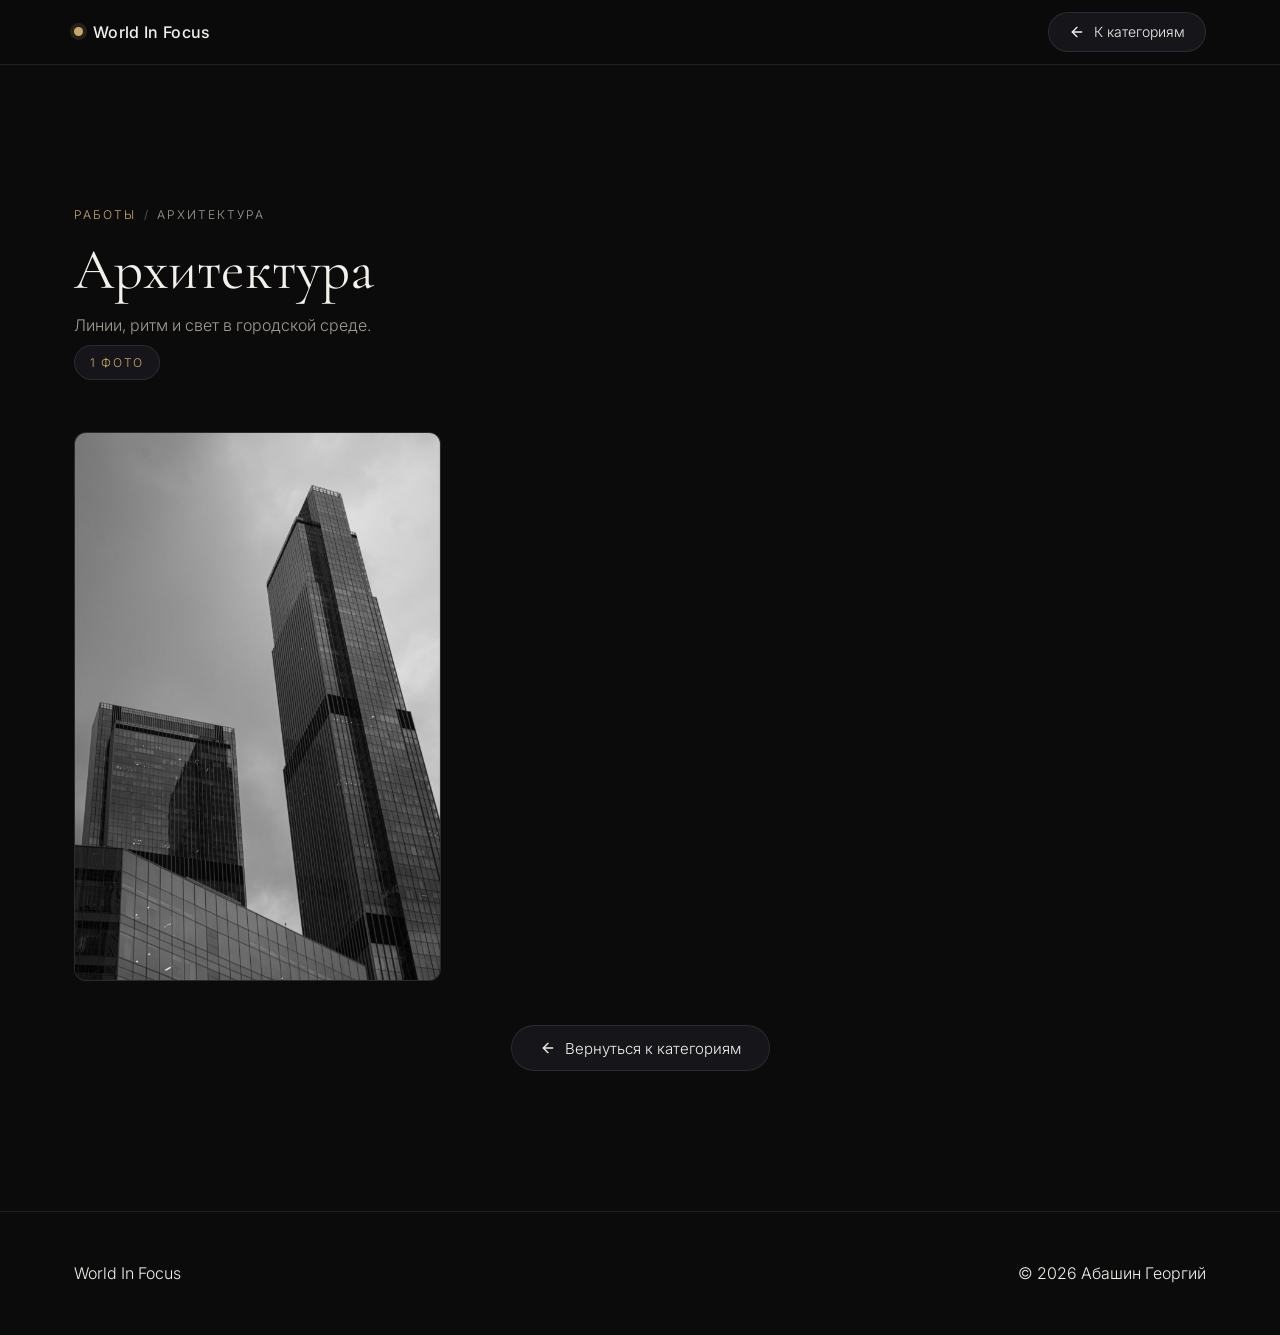
==== architecture.html @ 4ac3f248 "Категории на главной: блоки с обложкой и страницы примеров работ" ====
<!DOCTYPE html>
<html lang="ru">
<head>
<meta charset="utf-8">
<meta name="viewport" content="width=device-width, initial-scale=1, viewport-fit=cover">
<meta name="theme-color" content="#0b0b0c">
<title>Архитектура - фотограф Абашин Георгий, Орехово-Зуево</title>
<meta name="description" content="Линии, ритм и свет в городской среде.">
<meta name="robots" content="index, follow">
<link rel="canonical" href="https://worldinfocus.ru/architecture.html">
<meta property="og:type" content="website">
<meta property="og:title" content="Архитектура - фотограф Абашин Георгий, Орехово-Зуево">
<meta property="og:description" content="Линии, ритм и свет в городской среде.">
<meta property="og:url" content="https://worldinfocus.ru/architecture.html">
<meta property="og:locale" content="ru_RU">
<link rel="icon" href="favicon.svg" type="image/svg+xml">
<link rel="preconnect" href="https://fonts.googleapis.com">
<link rel="preconnect" href="https://fonts.gstatic.com" crossorigin>
<link href="https://fonts.googleapis.com/css2?family=Cormorant+Garamond:ital,wght@0,300;0,400;0,600;1,300;1,400&family=Inter:wght@300;400;500;600&display=swap" rel="stylesheet">
<link rel="stylesheet" href="css/style.css">
<script type="application/ld+json">
{
  "@context": "https://schema.org",
  "@type": "CollectionPage",
  "name": "Архитектура",
  "description": "Линии, ритм и свет в городской среде.",
  "url": "https://worldinfocus.ru/architecture.html",
  "isPartOf": {
    "@id": "https://worldinfocus.ru/#business"
  },
  "numberOfItems": 1
}
</script>
</head>
<body>

<header class="cat-topbar">
  <div class="wrap">
    <a class="cat-brand" href="index.html">
      <span class="brand-dot" aria-hidden="true"></span>World In Focus
    </a>
    <a class="btn-back" href="index.html#gallery"><svg viewBox="0 0 24 24" fill="none" stroke="currentColor" stroke-width="2" stroke-linecap="round" stroke-linejoin="round" aria-hidden="true"><path d="M19 12H5"/><path d="M12 19l-7-7 7-7"/></svg><span class="btn-back-text">К категориям</span></a>
  </div>
</header>

<main>
  <section class="section">
    <div class="wrap">
      <header class="section-head">
        <nav class="cat-crumbs" aria-label="Навигация">
          <a href="index.html#gallery">Работы</a>
          <span class="sep" aria-hidden="true">/</span>
          <span class="current">Архитектура</span>
        </nav>
        <h1 class="cat-title">Архитектура</h1>
        <p class="section-sub">Линии, ритм и свет в городской среде.</p>
        <p class="cat-meta">1 фото</p>
      </header>
        <div class="cat-grid">
          <figure class="cat-thumb"><img src="images/work-14.jpg" alt="Московская архитектура" width="1200" height="1800" loading="lazy" decoding="async"></figure>
        </div>
      <p class="cat-back"><a class="btn-back" href="index.html#gallery"><svg viewBox="0 0 24 24" fill="none" stroke="currentColor" stroke-width="2" stroke-linecap="round" stroke-linejoin="round" aria-hidden="true"><path d="M19 12H5"/><path d="M12 19l-7-7 7-7"/></svg><span class="btn-back-text">Вернуться к категориям</span></a></p>
    </div>
  </section>
</main>

<footer class="site-footer">
  <div class="wrap footer-inner">
    <span>World In Focus</span>
    <span>© 2026 Абашин Георгий</span>
  </div>
</footer>
</body>
</html>
---- css/style.css ----
/* =========================================================
   Портфолио фотографа - стили
   Палитра и типографика настраиваются в :root ниже.
   ========================================================= */

:root{
  --bg:#0b0b0c;
  --bg-2:#101012;
  --surface:#16161a;
  --surface-2:#1c1c21;
  --line:rgba(255,255,255,.09);
  --text:#f3f0eb;
  --muted:#a29c93;
  --accent:#c9a86a;
  --accent-soft:rgba(201,168,106,.14);

  --font-body:"Inter",-apple-system,BlinkMacSystemFont,"Segoe UI",Roboto,"Helvetica Neue",Arial,sans-serif;
  --font-display:"Cormorant Garamond",ui-serif,Georgia,"Times New Roman",serif;

  --wrap:1180px;
  --radius:18px;
  --ease:cubic-bezier(.22,.61,.36,1);
}

*,*::before,*::after{box-sizing:border-box}

html{scroll-behavior:smooth}

body{
  margin:0;
  background:var(--bg);
  color:var(--text);
  font-family:var(--font-body);
  font-size:16px;
  line-height:1.65;
  font-weight:300;
  -webkit-font-smoothing:antialiased;
  overflow-x:hidden;
}

img{max-width:100%;display:block}
a{color:inherit;text-decoration:none}
h1,h2,h3{font-family:var(--font-display);font-weight:400;line-height:1.1;margin:0}
p{margin:0}

.wrap{width:100%;max-width:var(--wrap);margin:0 auto;padding:0 24px}

.skip-link{
  position:absolute;left:-9999px;top:0;z-index:200;
  background:var(--accent);color:#12100c;padding:10px 16px;border-radius:0 0 8px 0;
}
.skip-link:focus{left:0}

/* ---------------- Header ---------------- */
.site-header{
  position:fixed;inset:0 0 auto 0;z-index:100;
  padding:18px 0;
  transition:background .35s var(--ease),padding .35s var(--ease),border-color .35s var(--ease);
  border-bottom:1px solid transparent;
}
.site-header.is-scrolled{
  background:rgba(11,11,12,.82);
  backdrop-filter:blur(14px);
  -webkit-backdrop-filter:blur(14px);
  border-bottom-color:var(--line);
  padding:12px 0;
}
.header-inner{display:flex;align-items:center;justify-content:space-between;gap:20px}

.brand{display:flex;align-items:center;gap:12px;font-weight:500;letter-spacing:.02em}
.brand-mark{
  width:12px;height:12px;border-radius:50%;
  background:var(--accent);
  box-shadow:0 0 0 4px var(--accent-soft);
  flex:none;
}
.brand-text{font-size:15px}

.nav{display:flex;gap:30px}
.nav a{
  font-size:14px;color:var(--muted);position:relative;padding:4px 0;
  transition:color .25s var(--ease);
}
.nav a::after{
  content:"";position:absolute;left:0;bottom:0;height:1px;width:0;
  background:var(--accent);transition:width .3s var(--ease);
}
.nav a:hover,.nav a.is-active{color:var(--text)}
.nav a:hover::after,.nav a.is-active::after{width:100%}

.nav-toggle{
  display:none;width:42px;height:42px;border:1px solid var(--line);border-radius:12px;
  background:transparent;cursor:pointer;padding:0;flex-direction:column;align-items:center;justify-content:center;gap:5px;
}
.nav-toggle span{display:block;width:18px;height:1.5px;background:var(--text);transition:transform .3s var(--ease),opacity .3s var(--ease)}
.nav-toggle[aria-expanded="true"] span:nth-child(1){transform:translateY(6.5px) rotate(45deg)}
.nav-toggle[aria-expanded="true"] span:nth-child(2){opacity:0}
.nav-toggle[aria-expanded="true"] span:nth-child(3){transform:translateY(-6.5px) rotate(-45deg)}

/* ---------------- Hero ---------------- */
.hero{
  position:relative;min-height:100svh;display:flex;align-items:center;
  padding:140px 0 90px;overflow:hidden;
}
.hero-media{
  position:absolute;inset:0;z-index:0;
  background:
    radial-gradient(1100px 600px at 78% 15%, rgba(201,168,106,.16), transparent 60%),
    radial-gradient(900px 700px at 10% 90%, rgba(120,140,180,.10), transparent 60%),
    linear-gradient(180deg,var(--bg) 0%, var(--bg-2) 100%);
}
/* Фоновое фото главного экрана подставляет js/site.js inline-стилем:
   относительный url() внутри CSS-переменной браузер считает от css/style.css,
   а не от страницы, поэтому путь задаётся из скрипта. */
.hero.has-photo .hero-media{filter:saturate(.95)}
.hero-media::after{
  content:"";position:absolute;inset:0;
  background-image:radial-gradient(rgba(255,255,255,.035) 1px, transparent 1px);
  background-size:3px 3px;opacity:.5;
}
.hero-inner{position:relative;z-index:1;max-width:760px}

.eyebrow{
  font-size:12px;letter-spacing:.22em;text-transform:uppercase;
  color:var(--accent);margin-bottom:22px;font-weight:500;
}
.hero h1{
  font-size:clamp(46px,8vw,92px);
  letter-spacing:-.015em;
  margin-bottom:26px;
}
.hero h1 em{font-style:italic;color:var(--accent)}
.hero-sub{color:var(--muted);font-size:clamp(16px,1.6vw,19px);max-width:560px;margin-bottom:38px}

.hero-actions{display:flex;flex-wrap:wrap;gap:14px;margin-bottom:64px}

.btn{
  display:inline-flex;align-items:center;justify-content:center;
  padding:14px 28px;border-radius:999px;font-size:14px;letter-spacing:.03em;font-weight:500;
  border:1px solid transparent;cursor:pointer;
  transition:background .3s var(--ease),color .3s var(--ease),border-color .3s var(--ease),transform .3s var(--ease);
}
.btn:hover{transform:translateY(-2px)}
.btn-primary{background:var(--accent);color:#17130c}
.btn-primary:hover{background:#dcbb7c}
.btn-ghost{border-color:var(--line);color:var(--text)}
.btn-ghost:hover{border-color:var(--accent);color:var(--accent)}

.hero-facts{
  list-style:none;margin:0;padding:0;display:flex;flex-wrap:wrap;gap:34px;
  border-top:1px solid var(--line);padding-top:26px;
}
.hero-facts li{display:flex;flex-direction:column;gap:4px;min-width:150px}
.hero-facts strong{font-weight:500;font-size:14px}
.hero-facts span{font-size:13px;color:var(--muted)}

.hero-scroll{
  position:absolute;bottom:34px;left:50%;transform:translateX(-50%);
  width:24px;height:40px;border:1px solid var(--line);border-radius:999px;z-index:1;
}
.hero-scroll span{
  position:absolute;left:50%;top:9px;width:3px;height:6px;border-radius:2px;background:var(--accent);
  transform:translateX(-50%);animation:scrollDot 1.8s var(--ease) infinite;
}
@keyframes scrollDot{
  0%{opacity:0;transform:translate(-50%,0)}
  30%{opacity:1}
  100%{opacity:0;transform:translate(-50%,14px)}
}

/* ---------------- Sections ---------------- */
.section{padding:clamp(80px,11vw,140px) 0}
.section-alt{background:var(--bg-2);border-top:1px solid var(--line);border-bottom:1px solid var(--line)}

.section-head{max-width:640px;margin-bottom:52px}
.section-head-center{margin-left:auto;margin-right:auto;text-align:center}
.section-head h2{font-size:clamp(34px,5vw,58px);letter-spacing:-.01em;margin-bottom:16px}
.section-sub{color:var(--muted);font-size:16px}

/* ---------------- Filters ---------------- */
.filters{display:flex;flex-wrap:wrap;gap:10px;margin-bottom:34px}
.filter{
  border:1px solid var(--line);background:transparent;color:var(--muted);
  padding:9px 18px;border-radius:999px;font:inherit;font-size:13px;cursor:pointer;
  transition:all .28s var(--ease);
}
.filter:hover{color:var(--text);border-color:rgba(255,255,255,.24)}
.filter.is-active{background:var(--accent-soft);border-color:rgba(201,168,106,.5);color:var(--accent)}

/* ---------------- Gallery ---------------- */
.gallery-grid{columns:3 300px;column-gap:18px}
.gallery-item{
  position:relative;break-inside:avoid;margin:0 0 18px;
  border-radius:var(--radius);overflow:hidden;cursor:zoom-in;
  background:var(--surface);border:1px solid var(--line);
  transition:transform .4s var(--ease),border-color .4s var(--ease),box-shadow .4s var(--ease);
}
.gallery-item:hover{transform:translateY(-4px);border-color:rgba(201,168,106,.4);box-shadow:0 24px 50px -28px rgba(0,0,0,.9)}
.gallery-item.is-hidden{display:none}
.gallery-item img{width:100%;height:auto;transition:transform .7s var(--ease),filter .5s var(--ease)}
.gallery-item:hover img{transform:scale(1.04)}

.gallery-caption{
  position:absolute;inset:auto 0 0 0;
  padding:38px 20px 16px;
  display:flex;align-items:flex-end;justify-content:space-between;gap:12px;
  background:linear-gradient(to top,rgba(8,8,9,.9),rgba(8,8,9,0));
  font-size:13px;
  opacity:0;transform:translateY(8px);
  transition:opacity .4s var(--ease),transform .4s var(--ease);
}
.gallery-item:hover .gallery-caption,.gallery-item:focus-visible .gallery-caption{opacity:1;transform:translateY(0)}
.gallery-caption em{font-style:normal;color:var(--accent);font-size:12px;letter-spacing:.06em;text-transform:uppercase;white-space:nowrap}
.gallery-item.is-placeholder{cursor:default}
.gallery-item.is-placeholder:hover img{transform:none}
.gallery-empty{color:var(--muted);text-align:center;padding:40px 0}

/* ---------------- Gear ---------------- */
.gear-grid{display:grid;grid-template-columns:repeat(3,1fr);gap:20px}
.gear-card{
  background:var(--surface);border:1px solid var(--line);border-radius:var(--radius);
  padding:32px 28px;display:flex;flex-direction:column;gap:14px;
  transition:border-color .35s var(--ease),transform .35s var(--ease);
}
.gear-card:hover{border-color:rgba(201,168,106,.35);transform:translateY(-3px)}
.gear-card-wide{grid-column:span 2}
.gear-label{
  font-size:11px;letter-spacing:.2em;text-transform:uppercase;color:var(--accent);font-weight:500;
}
.gear-card h3{font-size:clamp(24px,2.6vw,32px)}
.gear-card p{color:var(--muted);font-size:15px}
.gear-list{list-style:none;margin:0;padding:0;display:grid;gap:18px}
.gear-list li{display:flex;flex-direction:column;gap:4px;padding-left:18px;position:relative}
.gear-list li::before{
  content:"";position:absolute;left:0;top:9px;width:6px;height:6px;border-radius:50%;
  background:var(--accent);opacity:.7;
}
.gear-list strong{font-weight:500;font-size:16px}
.gear-list span{color:var(--muted);font-size:14px;line-height:1.6}

/* ---------------- About ---------------- */
.about-grid{display:grid;grid-template-columns:.85fr 1.15fr;gap:clamp(28px,5vw,64px);align-items:center}
.about-media{border-radius:var(--radius);overflow:hidden;border:1px solid var(--line);background:var(--surface)}
.about-media img{width:100%;aspect-ratio:4/5;object-fit:cover}
.about-text h2{font-size:clamp(30px,4vw,46px);margin-bottom:20px}
.about-text p{color:var(--muted);margin-bottom:18px}
.about-points{list-style:none;margin:26px 0 0;padding:0;display:grid;gap:12px}
.about-points li{position:relative;padding-left:28px;font-size:15px}
.about-points li::before{
  content:"";position:absolute;left:0;top:9px;width:14px;height:1px;background:var(--accent);
}
.about-points li::after{
  content:"";position:absolute;left:0;top:6px;width:7px;height:7px;border:1px solid var(--accent);
  transform:rotate(45deg);
}

/* ---------------- Contact ---------------- */
.contact-grid{display:grid;grid-template-columns:repeat(auto-fit,minmax(240px,1fr));gap:18px;margin-bottom:34px}
.contact-card{
  display:flex;flex-direction:column;gap:8px;
  background:var(--surface);border:1px solid var(--line);border-radius:var(--radius);
  padding:28px 26px;
  transition:border-color .3s var(--ease),background .3s var(--ease),transform .3s var(--ease);
}
.contact-card:hover{border-color:rgba(201,168,106,.5);background:var(--surface-2);transform:translateY(-3px)}
.contact-label{font-size:11px;letter-spacing:.2em;text-transform:uppercase;color:var(--muted)}
.contact-value{font-family:var(--font-display);font-size:clamp(20px,2.2vw,26px);color:var(--text)}
.contact-note{text-align:center;color:var(--muted);font-size:14px}

/* ---------------- Reviews ----------------
   Отзывы приходят из js/reviews.js (редактор сайта) и js/reviews-bot.js
   (Telegram-бот); логика вывода - в js/site.js. */
.reviews-grid{display:grid;grid-template-columns:repeat(auto-fill,minmax(300px,1fr));gap:18px;align-items:start}
.review{
  display:flex;flex-direction:column;gap:14px;height:100%;
  background:var(--surface);border:1px solid var(--line);border-radius:var(--radius);
  padding:28px 26px;
  transition:border-color .3s var(--ease),background .3s var(--ease),transform .3s var(--ease);
}
.review:hover{border-color:rgba(201,168,106,.35);background:var(--surface-2);transform:translateY(-3px)}
.review-head{display:flex;align-items:baseline;justify-content:space-between;gap:14px}
.review-name{font-family:var(--font-display);font-size:clamp(20px,2.2vw,26px)}
.review-date{font-size:12px;color:var(--muted);white-space:nowrap}
.review-series{font-size:11px;letter-spacing:.2em;text-transform:uppercase;color:var(--accent)}
.review-stars{font-size:14px;letter-spacing:.18em;line-height:1}
.review-stars-on{color:var(--accent)}
.review-stars-off{color:rgba(255,255,255,.20)}
.review-text{color:var(--muted);font-size:15px;white-space:pre-line}
.review-photo{margin-top:auto;width:100%;aspect-ratio:4/3;object-fit:cover;border-radius:12px}
.reviews-empty{color:var(--muted);font-size:15px}

/* ---------------- Price ----------------
   Прайс собирается из content.json редактора (sitegen.render_price_section):
   категории карточками, внутри - строки «позиция → сумма». */
.price-grid{display:grid;grid-template-columns:repeat(auto-fit,minmax(320px,1fr));gap:22px;align-items:start}
.price-card{
  background:var(--surface);border:1px solid var(--line);border-radius:var(--radius);
  padding:30px 28px;
  transition:border-color .3s var(--ease),background .3s var(--ease),transform .3s var(--ease);
}
.price-card:hover{border-color:rgba(201,168,106,.35);background:var(--surface-2);transform:translateY(-3px)}
.price-card h3{font-size:clamp(24px,2.6vw,32px);margin-bottom:8px}
.price-card-sub{color:var(--muted);font-size:14px;margin-bottom:16px}
.price-list{list-style:none;margin:0;padding:0}
.price-row{
  display:grid;grid-template-columns:1fr auto;gap:2px 18px;align-items:baseline;
  padding:14px 0;border-top:1px solid var(--line);
}
.price-row:first-child{border-top:0}
.price-name{font-size:16px;overflow-wrap:anywhere}
.price-value{
  font-family:var(--font-display);font-size:clamp(26px,2.6vw,32px);line-height:1.12;
  color:var(--accent);text-align:right;white-space:nowrap;
}
.price-value em{
  display:block;margin-top:4px;
  font-family:var(--font-body);font-style:normal;
  font-size:15px;letter-spacing:.01em;color:rgba(243,240,235,.72);
}
.price-note{grid-column:1/-1;font-size:13.5px;color:var(--muted);margin-top:2px}

/* ---------------- Footer ---------------- */
.site-footer{border-top:1px solid var(--line);padding:48px 0;background:var(--bg)}
.footer-inner{display:flex;flex-wrap:wrap;align-items:center;justify-content:space-between;gap:20px}
.footer-brand{font-family:var(--font-display);font-size:22px}
.footer-nav{display:flex;flex-wrap:wrap;gap:22px}
.footer-nav a{font-size:13px;color:var(--muted);transition:color .25s var(--ease)}
.footer-nav a:hover{color:var(--accent)}
.footer-copy{font-size:12px;color:var(--muted);width:100%}

/* ---------------- Lightbox ---------------- */
.lightbox{
  position:fixed;inset:0;z-index:200;display:none;
  background:rgba(6,6,7,.94);
  backdrop-filter:blur(6px);-webkit-backdrop-filter:blur(6px);
  align-items:center;justify-content:center;
}
.lightbox.is-open{display:flex;animation:lbFade .3s var(--ease)}
@keyframes lbFade{from{opacity:0}to{opacity:1}}
.lightbox img{
  max-width:min(92vw,1400px);max-height:82vh;object-fit:contain;
  border-radius:10px;box-shadow:0 40px 90px -40px #000;
  animation:lbZoom .35s var(--ease);
}
@keyframes lbZoom{from{opacity:0;transform:scale(.97)}to{opacity:1;transform:scale(1)}}
.lightbox-caption{
  position:absolute;left:0;right:0;bottom:26px;text-align:center;
  color:var(--muted);font-size:13px;padding:0 80px;
}
.lightbox-count{
  position:absolute;top:26px;left:50%;transform:translateX(-50%);
  font-size:12px;letter-spacing:.18em;color:var(--muted);
}
.lightbox-btn{
  position:absolute;background:rgba(255,255,255,.06);border:1px solid var(--line);color:var(--text);
  width:48px;height:48px;border-radius:50%;font-size:20px;line-height:1;cursor:pointer;
  display:flex;align-items:center;justify-content:center;
  transition:background .25s var(--ease),border-color .25s var(--ease);
}
.lightbox-btn:hover{background:rgba(201,168,106,.18);border-color:rgba(201,168,106,.5)}
.lightbox-close{top:22px;right:22px}
.lightbox-prev{left:22px;top:50%;transform:translateY(-50%)}
.lightbox-next{right:22px;top:50%;transform:translateY(-50%)}
body.is-locked{overflow:hidden}

/* ---------------- Reveal ----------------
   Скрываем только при работающем JS (.js на <html>),
   иначе контент остался бы невидимым без скриптов. */
.js .reveal{opacity:0;transform:translateY(26px);transition:opacity .8s var(--ease),transform .8s var(--ease)}
.js .reveal.is-visible{opacity:1;transform:none}

/* ---------------- Responsive ---------------- */
@media (max-width:1000px){
  .gear-grid{grid-template-columns:repeat(2,1fr)}
  .gear-card-wide{grid-column:span 2}
  .contact-grid{grid-template-columns:repeat(2,1fr)}
  .reviews-grid{grid-template-columns:repeat(2,1fr)}
}

@media (max-width:820px){
  .nav{
    position:fixed;inset:0 0 auto 0;flex-direction:column;gap:0;
    background:rgba(11,11,12,.98);backdrop-filter:blur(16px);
    padding:90px 24px 28px;
    transform:translateY(-100%);transition:transform .4s var(--ease);
    border-bottom:1px solid var(--line);
  }
  .nav.is-open{transform:translateY(0)}
  .nav a{font-size:18px;padding:16px 0;border-bottom:1px solid var(--line)}
  .nav a::after{display:none}
  .nav-toggle{display:flex}
  .about-grid{grid-template-columns:1fr}
  .about-media{max-width:420px}
  .hero-facts{gap:22px}
}

@media (max-width:620px){
  .gear-grid,.contact-grid,.reviews-grid,.price-grid{grid-template-columns:1fr}
  .gear-card-wide{grid-column:span 1}
  .gallery-grid{columns:1}
  /* цена уезжает под название: длинные названия не выдавливают сумму за карточку */
  .price-row{grid-template-columns:1fr;gap:4px}
  .price-value{text-align:left}
  .footer-inner{flex-direction:column;align-items:flex-start}
  .lightbox-prev{left:8px}
  .lightbox-next{right:8px}
  .lightbox-caption{padding:0 24px;bottom:16px}
}

@media (prefers-reduced-motion:reduce){
  html{scroll-behavior:auto}
  *,*::before,*::after{animation-duration:.001ms !important;transition-duration:.001ms !important}
  .js .reveal{opacity:1;transform:none}
}

/* =========================================================
   КАТЕГОРИИ (тестовая версия сайта)
   Блок на главной: текст слева, пробное фото справа.
   Страница категории: сетка всех фото этой категории.
   ========================================================= */
.cat-list{display:flex;flex-direction:column;gap:26px;margin-top:8px}

.cat-card{
  display:grid;grid-template-columns:1fr minmax(0,320px);gap:34px;align-items:center;
  background:var(--surface);border:1px solid var(--line);border-radius:var(--radius);
  padding:34px;
  transition:border-color .3s var(--ease),background .3s var(--ease);
}
.cat-card:hover{border-color:rgba(201,168,106,.35);background:var(--surface-2)}
.cat-card h3{font-size:clamp(28px,3vw,40px);margin-bottom:10px}
.cat-sub{color:var(--muted);font-size:15px;margin-bottom:8px;max-width:52ch}
.cat-count{font-size:12px;letter-spacing:.18em;text-transform:uppercase;color:var(--accent);margin-bottom:20px}
.cat-card .btn{margin-top:4px}

.cat-cover{
  display:flex;align-items:center;justify-content:center;
  overflow:hidden;border-radius:12px;border:1px solid var(--line);
  background:var(--surface-2);
  align-self:stretch;
}
/* Показываем кадр ЦЕЛИКОМ (contain), а не обрезаем по центру:
   иначе на вертикальных фото обрезаются голова или ноги. */
.cat-cover img{
  display:block;width:100%;height:auto;max-height:none;
  object-fit:contain;object-position:center;
  transition:transform .5s var(--ease);
}
.cat-cover:hover img{transform:scale(1.03)}

.cat-title{font-size:clamp(34px,4.5vw,58px);margin-bottom:10px}
.cat-grid{
  columns:3;column-gap:16px;margin-top:10px;
}
.cat-thumb{
  margin:0 0 16px;break-inside:avoid;overflow:hidden;border-radius:12px;
  border:1px solid var(--line);background:var(--surface);
}
.cat-thumb img{display:block;width:100%;height:auto;transition:transform .5s var(--ease)}
.cat-thumb:hover img{transform:scale(1.03)}
.cat-back{margin-top:34px;text-align:center}
.section-head .eyebrow a{color:inherit;text-decoration:none}
.section-head .eyebrow a:hover{color:var(--accent)}

@media (max-width:820px){
  .cat-card{grid-template-columns:1fr;padding:24px;gap:20px}
  .cat-cover{order:-1}
  /* Никаких aspect-ratio: вертикальный кадр должен быть виден целиком */
  .cat-cover img{max-height:70vh;width:100%;height:auto}
  .cat-grid{columns:2}
}
@media (max-width:520px){
  .cat-grid{columns:1}
}

/* =========================================================
   КАТЕГОРИИ: мобильная адаптация и кнопки
   Одна вёрстка под все экраны: телефон, планшет, ПК.
   ========================================================= */

/* Верхняя панель страницы категории */
.cat-topbar{
  border-bottom:1px solid var(--line);
  background:rgba(11,11,12,.92);
  backdrop-filter:saturate(140%) blur(10px);
  position:sticky;top:0;z-index:50;
}
.cat-topbar .wrap{
  display:flex;align-items:center;justify-content:space-between;
  gap:16px;min-height:64px;
}
.cat-brand{
  display:inline-flex;align-items:center;gap:10px;
  color:var(--text);text-decoration:none;font-weight:500;letter-spacing:.02em;
}
.cat-brand:hover{color:var(--accent)}
.cat-brand .brand-dot{
  width:9px;height:9px;border-radius:50%;background:var(--accent);
  box-shadow:0 0 0 4px var(--accent-soft);flex:none;
}

/* Кнопка «К категориям» — аккуратная, с иконкой-стрелкой */
.btn-back{
  display:inline-flex;align-items:center;gap:9px;
  padding:11px 20px;border-radius:999px;
  border:1px solid var(--line);background:var(--surface);
  color:var(--text);font-size:14px;text-decoration:none;line-height:1;
  transition:border-color .25s var(--ease),color .25s var(--ease),background .25s var(--ease);
}
.btn-back svg{width:16px;height:16px;flex:none;transition:transform .25s var(--ease)}
.btn-back:hover{border-color:var(--accent);color:var(--accent);background:var(--surface-2)}
.btn-back:hover svg{transform:translateX(-3px)}
.btn-back:active{transform:translateY(1px)}

/* Крупная кнопка внизу страницы категории */
.cat-back{
  margin-top:44px;display:flex;justify-content:center;
}
.cat-back .btn-back{padding:14px 28px;font-size:15px}

/* Крошка «Работы / Портреты» */
.cat-crumbs{
  display:flex;flex-wrap:wrap;align-items:center;gap:8px;
  font-size:12px;letter-spacing:.16em;text-transform:uppercase;
  color:var(--accent);margin-bottom:14px;
}
.cat-crumbs a{color:var(--accent);text-decoration:none}
.cat-crumbs a:hover{text-decoration:underline}
.cat-crumbs .sep{color:var(--muted);opacity:.6}
.cat-crumbs .current{color:var(--muted)}

/* Счётчик фото на странице категории */
.cat-meta{
  display:inline-flex;align-items:center;gap:8px;
  margin-top:6px;padding:7px 15px;border-radius:999px;
  border:1px solid var(--line);background:var(--surface);
  font-size:12px;letter-spacing:.14em;text-transform:uppercase;color:var(--accent);
}

/* ---- Планшет ---- */
@media (max-width:1000px){
  .cat-grid{columns:2}
  .cat-card{grid-template-columns:1fr minmax(0,260px);gap:26px;padding:26px}
}

/* ---- Телефон ---- */
@media (max-width:820px){
  .cat-list{gap:18px}
  .cat-card{
    grid-template-columns:1fr;gap:18px;padding:20px;border-radius:16px;
  }
  /* Фото сверху, текст под ним — так удобнее листать на телефоне */
  .cat-cover{order:-1;max-height:none}
  /* Вертикальный кадр показываем целиком, без обрезки головы */
  .cat-cover img{aspect-ratio:auto;height:auto;max-height:65vh;object-fit:contain}
  .cat-card h3{font-size:clamp(24px,7vw,32px)}
  .cat-sub{font-size:14px}
  .cat-card .btn{width:100%;padding:13px 20px;font-size:14px}

  .cat-title{font-size:clamp(28px,8vw,40px)}
  .cat-grid{columns:2;column-gap:12px}
  .cat-thumb{margin-bottom:12px;border-radius:10px}

  .cat-topbar .wrap{min-height:56px;gap:10px}
  .cat-brand{font-size:14px}
  .btn-back{padding:10px 16px;font-size:13px}
  .btn-back .btn-back-text{display:none}   /* на узком экране только иконка */
  .cat-back{margin-top:28px}
  .cat-back .btn-back{padding:13px 22px}
}

/* ---- Очень узкий телефон ---- */
@media (max-width:520px){
  .cat-card{padding:16px}
  .cat-grid{columns:1}
  .cat-thumb{margin-bottom:10px}
  .cat-meta{font-size:11px}
}

/* ---- Широкий экран: больше колонок ---- */
@media (min-width:1400px){
  .cat-grid{columns:4}
}

/* ---- Тач-устройства: убираем эффект наведения-прилипания ---- */
@media (hover:none){
  .cat-cover:hover img,.cat-thumb:hover img{transform:none}
  .btn-back:hover{background:var(--surface);color:var(--text);border-color:var(--line)}
}
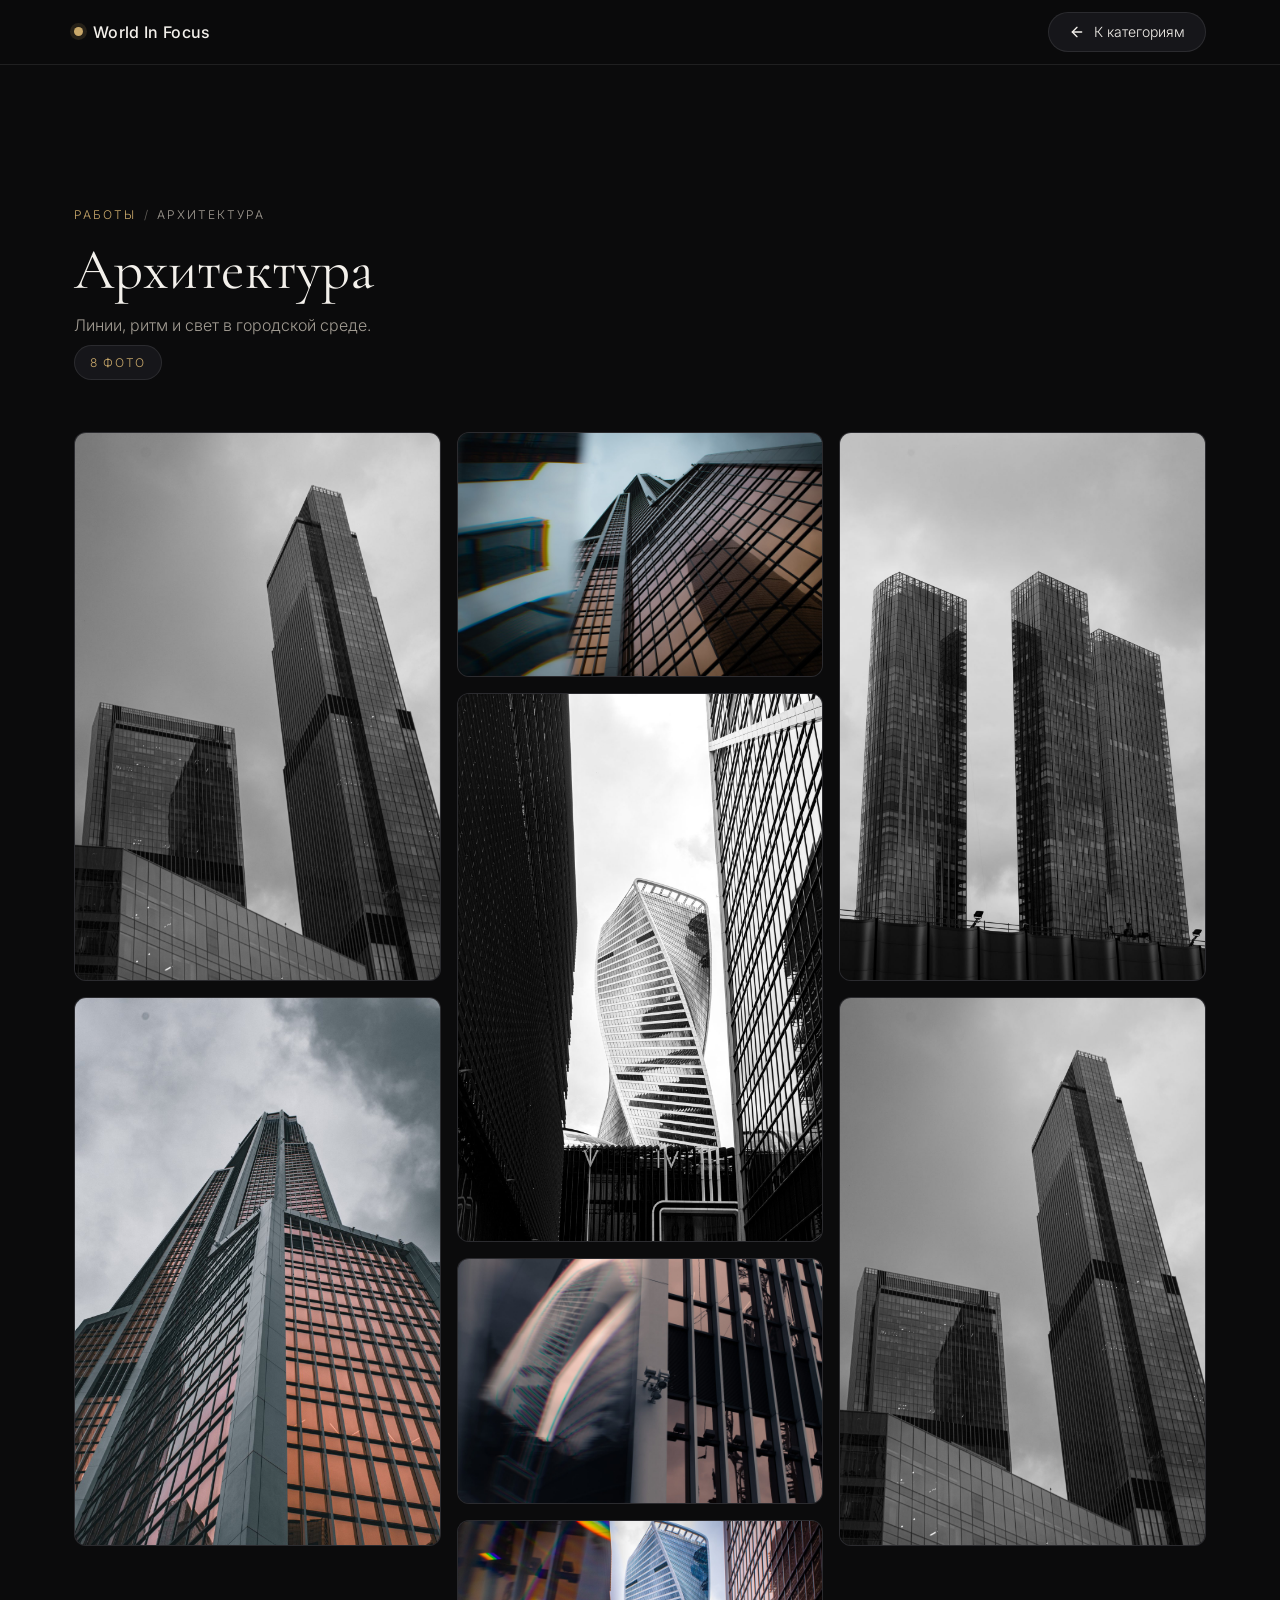
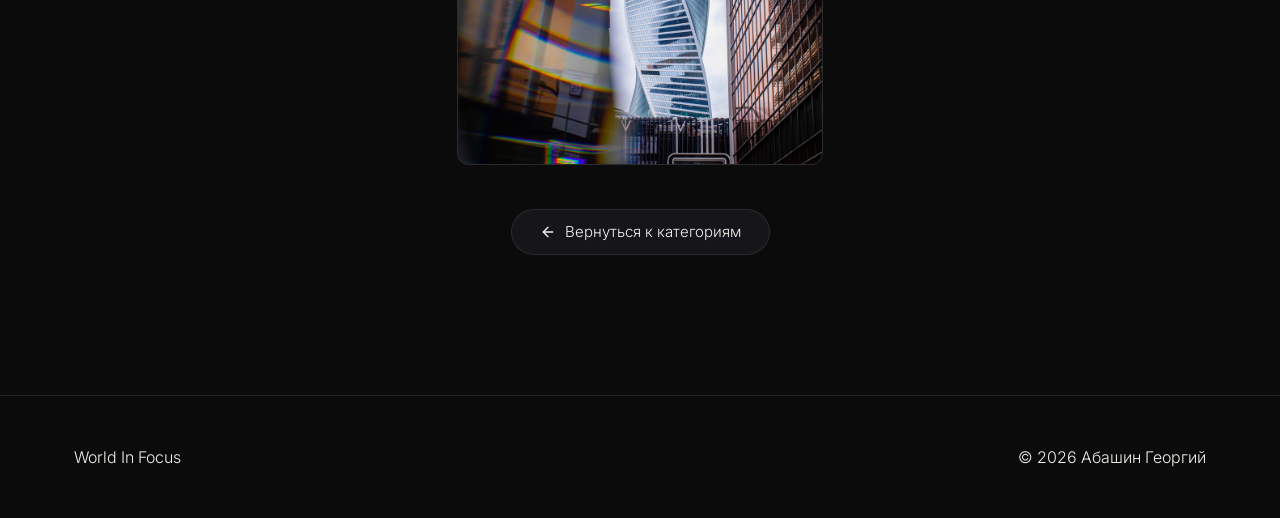
==== commit 70fd21b7: "Добавлено 42 новых фото: портреты, архитектура, детали" ====
--- a/architecture.html
+++ b/architecture.html
@@ -28,7 +28,7 @@
   "isPartOf": {
     "@id": "https://worldinfocus.ru/#business"
   },
-  "numberOfItems": 1
+  "numberOfItems": 8
 }
 </script>
 </head>
@@ -54,10 +54,17 @@
         </nav>
         <h1 class="cat-title">Архитектура</h1>
         <p class="section-sub">Линии, ритм и свет в городской среде.</p>
-        <p class="cat-meta">1 фото</p>
+        <p class="cat-meta">8 фото</p>
       </header>
         <div class="cat-grid">
           <figure class="cat-thumb"><img src="images/work-14.jpg" alt="Московская архитектура" width="1200" height="1800" loading="lazy" decoding="async"></figure>
+          <figure class="cat-thumb"><img src="images/work-25.jpg" alt="DSC7367" width="1200" height="1800" loading="lazy" decoding="async"></figure>
+          <figure class="cat-thumb"><img src="images/work-27.jpg" alt="DSC7376" width="1800" height="1200" loading="lazy" decoding="async"></figure>
+          <figure class="cat-thumb"><img src="images/work-28.jpg" alt="DSC7379" width="1200" height="1800" loading="lazy" decoding="async"></figure>
+          <figure class="cat-thumb"><img src="images/work-30.jpg" alt="DSC7381" width="1800" height="1200" loading="lazy" decoding="async"></figure>
+          <figure class="cat-thumb"><img src="images/work-31.jpg" alt="DSC7382" width="1800" height="1200" loading="lazy" decoding="async"></figure>
+          <figure class="cat-thumb"><img src="images/work-35.jpg" alt="DSC7384" width="1200" height="1800" loading="lazy" decoding="async"></figure>
+          <figure class="cat-thumb"><img src="images/work-36.jpg" alt="DSC7390" width="1200" height="1800" loading="lazy" decoding="async"></figure>
         </div>
       <p class="cat-back"><a class="btn-back" href="index.html#gallery"><svg viewBox="0 0 24 24" fill="none" stroke="currentColor" stroke-width="2" stroke-linecap="round" stroke-linejoin="round" aria-hidden="true"><path d="M19 12H5"/><path d="M12 19l-7-7 7-7"/></svg><span class="btn-back-text">Вернуться к категориям</span></a></p>
     </div>
--- a/css/style.css
+++ b/css/style.css
@@ -254,18 +254,36 @@
   transform:rotate(45deg);
 }
 
-/* ---------------- Contact ---------------- */
-.contact-grid{display:grid;grid-template-columns:repeat(auto-fit,minmax(240px,1fr));gap:18px;margin-bottom:34px}
+/* ---------------- Contact ----------------
+   Карточки контактов: иконка соцсети слева, подпись и значение, стрелка.
+   Иконки - официальные SVG из images/icons (Telegram, VK, TikTok). */
+.contact-grid{display:grid;grid-template-columns:repeat(auto-fit,minmax(280px,1fr));gap:18px;margin-bottom:34px}
 .contact-card{
-  display:flex;flex-direction:column;gap:8px;
+  display:flex;align-items:center;gap:14px;
   background:var(--surface);border:1px solid var(--line);border-radius:var(--radius);
-  padding:28px 26px;
+  padding:18px 22px;
   transition:border-color .3s var(--ease),background .3s var(--ease),transform .3s var(--ease);
 }
 .contact-card:hover{border-color:rgba(201,168,106,.5);background:var(--surface-2);transform:translateY(-3px)}
+.contact-icon{
+  width:46px;height:46px;flex:none;display:inline-flex;align-items:center;
+  justify-content:center;border-radius:12px;background:var(--surface-2);
+}
+.contact-icon img,.contact-icon svg{width:24px;height:24px;display:block}
+.contact-icon-bot{color:var(--accent)}
+.contact-body{display:flex;flex-direction:column;gap:4px;flex:1;min-width:0}
 .contact-label{font-size:11px;letter-spacing:.2em;text-transform:uppercase;color:var(--muted)}
-.contact-value{font-family:var(--font-display);font-size:clamp(20px,2.2vw,26px);color:var(--text)}
+.contact-value{font-family:var(--font-display);font-size:clamp(18px,2vw,23px);color:var(--text)}
+.contact-arrow{color:var(--muted);font-size:18px;flex:none;
+  transition:transform .3s var(--ease),color .3s var(--ease)}
+.contact-card:hover .contact-arrow{transform:translateX(4px);color:var(--accent)}
 .contact-note{text-align:center;color:var(--muted);font-size:14px}
+
+@media (max-width:520px){
+  .contact-card{padding:15px 16px;gap:11px}
+  .contact-icon{width:40px;height:40px;border-radius:10px}
+  .contact-icon img,.contact-icon svg{width:21px;height:21px}
+}
 
 /* ---------------- Reviews ----------------
    Отзывы приходят из js/reviews.js (редактор сайта) и js/reviews-bot.js
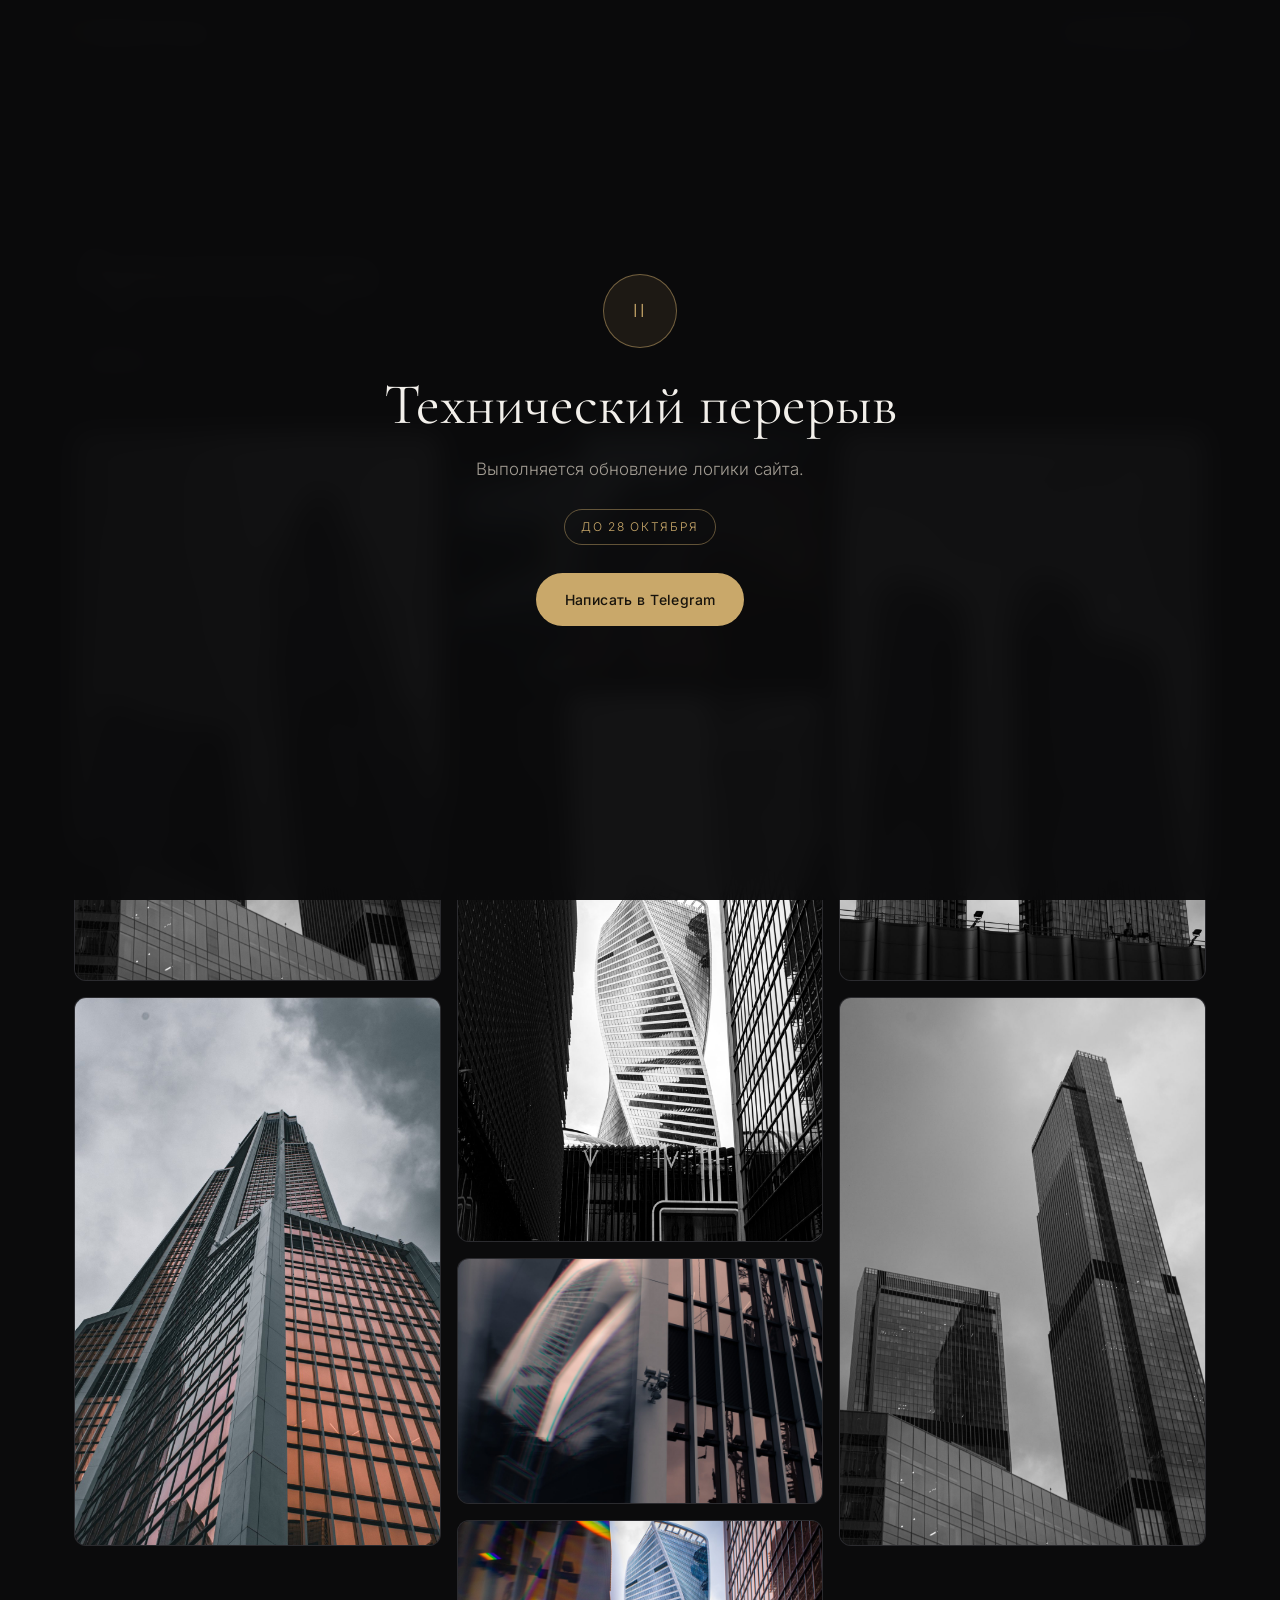
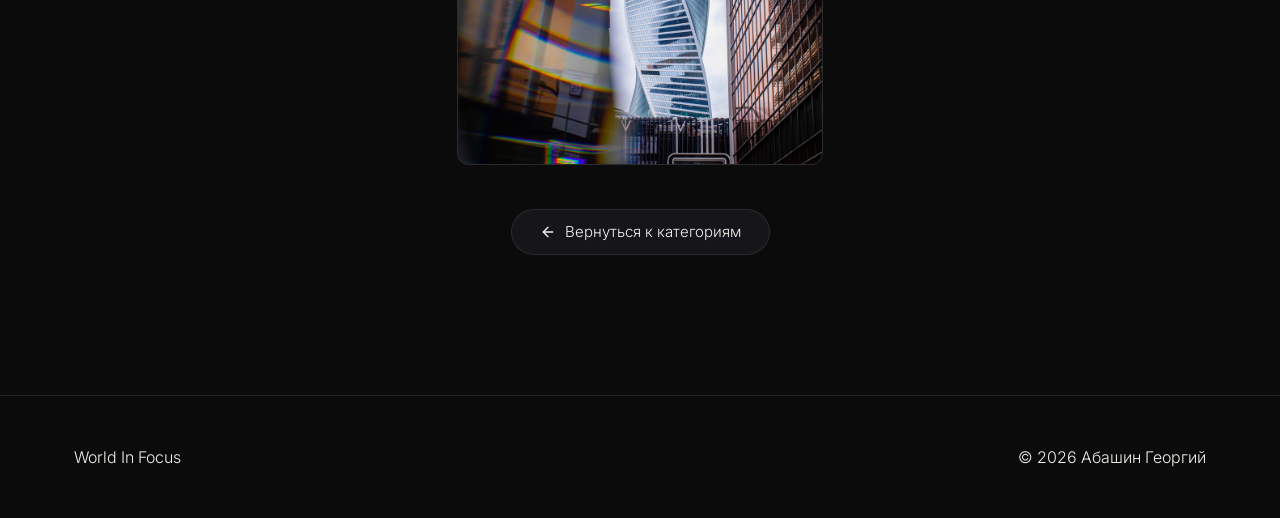
==== commit 6eb863ed: "Обновление сайта из редактора" ====
--- a/architecture.html
+++ b/architecture.html
@@ -32,7 +32,7 @@
 }
 </script>
 </head>
-<body>
+<body class="mt-paused">
 
 <header class="cat-topbar">
   <div class="wrap">
@@ -77,5 +77,20 @@
     <span>© 2026 Абашин Георгий</span>
   </div>
 </footer>
+
+<!-- Заставка режима «остановлен»: сайт в паузе, содержимое остаётся в коде.
+     Закрыть её нельзя - это полноценная остановка сайта, но поисковик
+     по-прежнему видит работы и тексты, поэтому индексация сохраняется. -->
+<div class="mt-overlay" id="mt-overlay" role="dialog" aria-modal="true"
+     aria-label="Технический перерыв">
+  <div class="mt-box">
+    <div class="mt-mark" aria-hidden="true">II</div>
+    <h1 class="mt-title">Технический перерыв</h1>
+    <p class="mt-text">Выполняется обновление логики сайта.</p>
+    <p class="mt-until">до 28 Октября</p>
+    <div class="mt-actions"><a class="btn btn-primary" href="https://t.me/CorruptMemory" target="_blank" rel="noopener">Написать в Telegram</a></div>
+  </div>
+</div>
+
 </body>
 </html>
--- a/css/style.css
+++ b/css/style.css
@@ -604,3 +604,81 @@
   .cat-cover:hover img,.cat-thumb:hover img{transform:none}
   .btn-back:hover{background:var(--surface);color:var(--text);border-color:var(--line)}
 }
+
+
+/* ---- ТЕХНИЧЕСКИЙ ПЕРЕРЫВ ---- */
+/* Плашка объявления: закреплена снизу, чтобы не спорить с фиксированной шапкой. */
+.maintenance-banner{
+  position:fixed;left:0;right:0;bottom:0;z-index:120;
+  display:flex;align-items:center;gap:12px;flex-wrap:wrap;
+  padding:11px 22px;background:rgba(20,17,12,.96);
+  border-top:1px solid rgba(201,168,106,.55);
+  backdrop-filter:blur(14px);
+  -webkit-backdrop-filter:blur(14px);
+  color:var(--text);font-size:14px;line-height:1.45;
+  box-shadow:0 -14px 34px -18px rgba(0,0,0,.85);
+}
+.maintenance-banner .mb-icon{
+  flex:none;width:26px;height:26px;border-radius:50%;
+  display:inline-flex;align-items:center;justify-content:center;
+  border:1px solid rgba(201,168,106,.5);color:var(--accent);
+  font-size:10px;letter-spacing:.5px;
+}
+.maintenance-banner .mb-text{flex:1;min-width:200px;color:var(--muted)}
+.maintenance-banner strong{color:var(--accent);font-weight:600;margin-right:8px}
+.maintenance-banner .mb-until{
+  flex:none;font-size:11.5px;letter-spacing:.12em;text-transform:uppercase;
+  color:var(--accent);border:1px solid rgba(201,168,106,.45);
+  border-radius:999px;padding:4px 11px;white-space:nowrap;
+}
+/* Место под плашку, чтобы она не закрывала подвал и кнопки */
+body.mt-notice{padding-bottom:64px}
+@media (max-width:620px){
+  .maintenance-banner{padding:10px 14px;font-size:13px;gap:9px}
+  .maintenance-banner .mb-text{min-width:0;font-size:12.5px}
+  .maintenance-banner .mb-until{font-size:10.5px;padding:3px 9px}
+  body.mt-notice{padding-bottom:86px}
+}
+
+/* Страница перерыва: заменяет весь сайт, пока режим «closed». */
+body.mt-closed{
+  min-height:100vh;display:flex;align-items:center;justify-content:center;
+  padding:40px 24px;text-align:center;
+}
+.mt-box{max-width:620px;width:100%}
+.mt-mark{
+  width:74px;height:74px;margin:0 auto 26px;border-radius:50%;
+  display:flex;align-items:center;justify-content:center;
+  border:1px solid rgba(201,168,106,.5);color:var(--accent);
+  background:rgba(201,168,106,.10);font-size:18px;letter-spacing:2px;
+}
+.mt-brand{
+  font-size:11px;letter-spacing:.26em;text-transform:uppercase;
+  color:var(--accent);margin:0 0 18px;
+}
+.mt-title{
+  font-family:var(--font-display);font-weight:400;
+  font-size:clamp(34px,6vw,58px);line-height:1.08;margin:0 0 18px;
+}
+.mt-text{color:var(--muted);font-size:clamp(15px,1.6vw,17px);line-height:1.65;margin:0 0 26px}
+.mt-until{
+  display:inline-block;margin:0 0 28px;padding:7px 16px;border-radius:999px;
+  border:1px solid rgba(201,168,106,.45);color:var(--accent);
+  font-size:12px;letter-spacing:.14em;text-transform:uppercase;
+}
+.mt-actions{display:flex;gap:12px;justify-content:center;flex-wrap:wrap}
+.mt-foot{margin-top:40px;color:var(--muted);font-size:12.5px;letter-spacing:.06em}
+
+/* Заставка режима «остановлен, но индексация сохраняется».
+   Контент страницы остаётся в коде, заставка просто закрывает его собой. */
+body.mt-paused{overflow:hidden}
+.mt-overlay{
+  position:fixed;inset:0;z-index:9000;
+  display:flex;align-items:center;justify-content:center;
+  padding:40px 24px;text-align:center;
+  background:rgba(11,11,12,.965);
+  backdrop-filter:blur(12px);
+  -webkit-backdrop-filter:blur(12px);
+}
+.mt-overlay .mt-box{max-width:620px;width:100%}
+/* Кнопки закрытия нет: заставку снять нельзя */
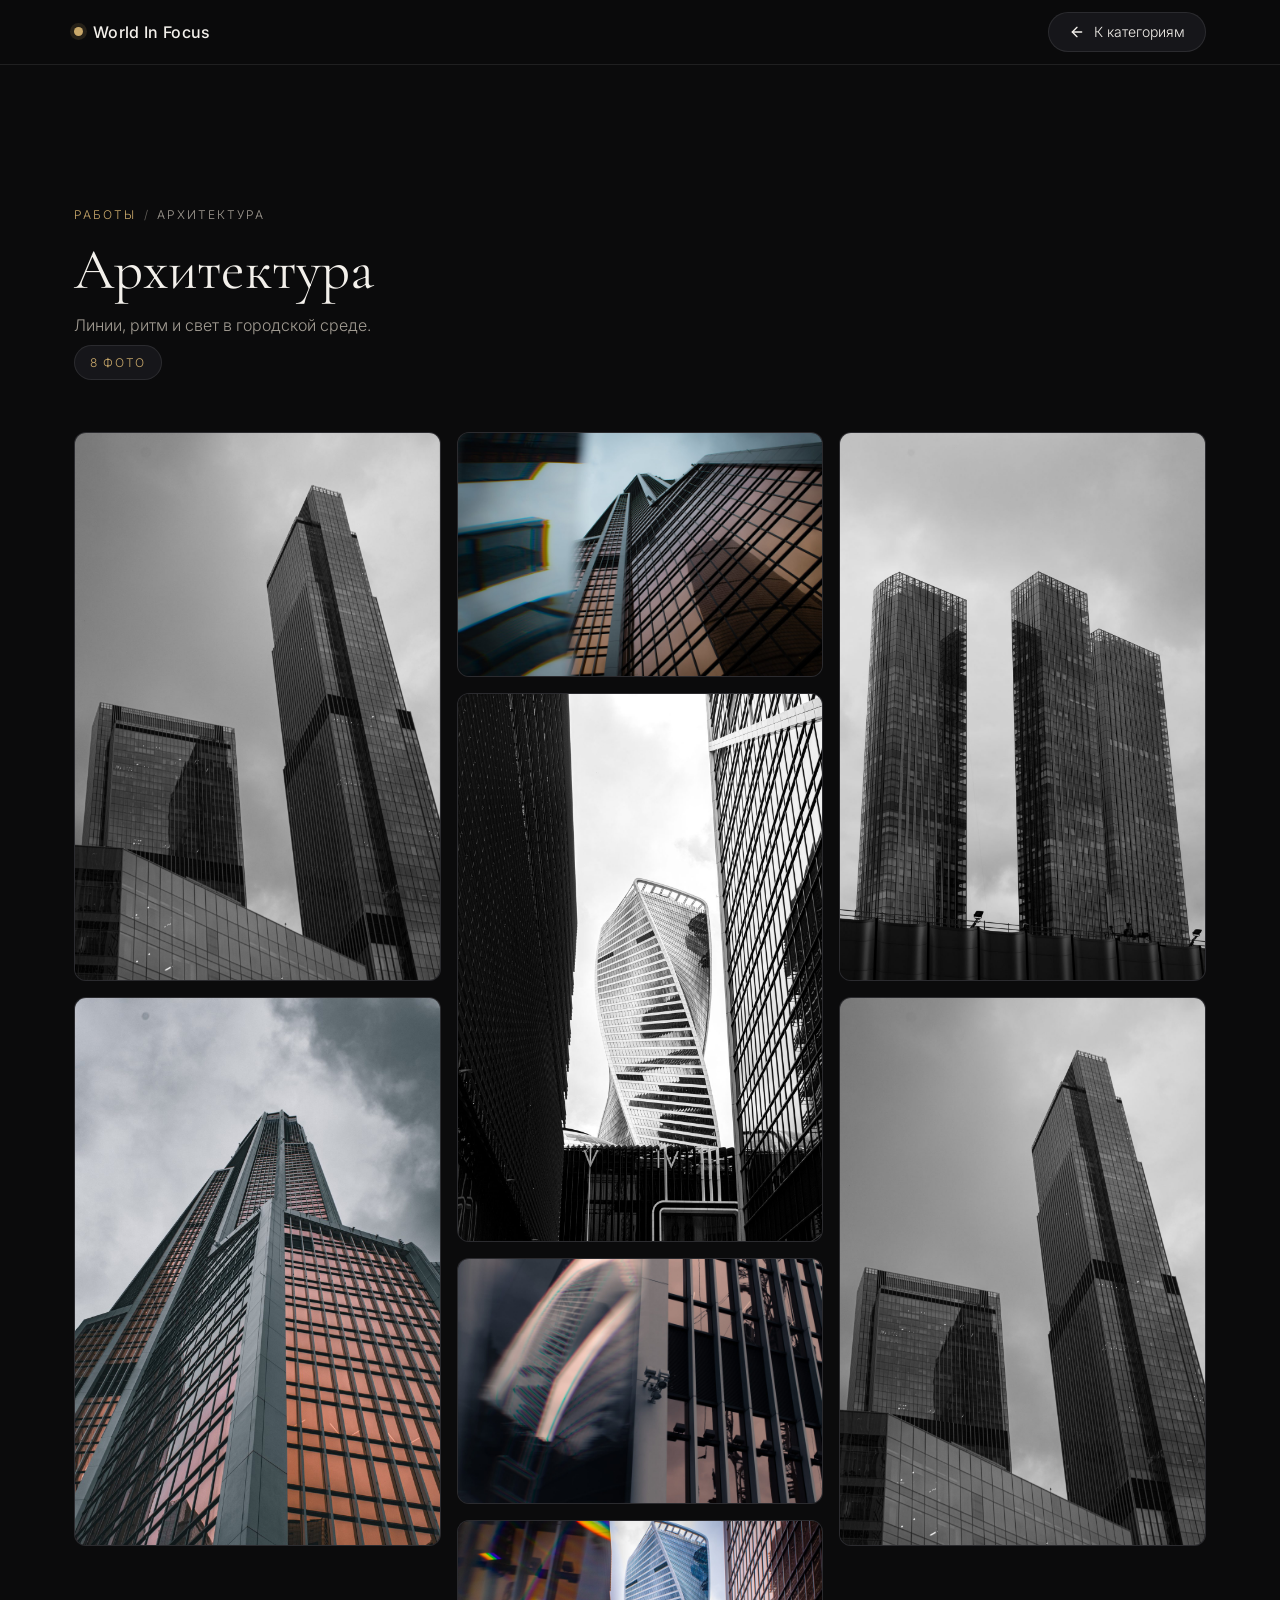
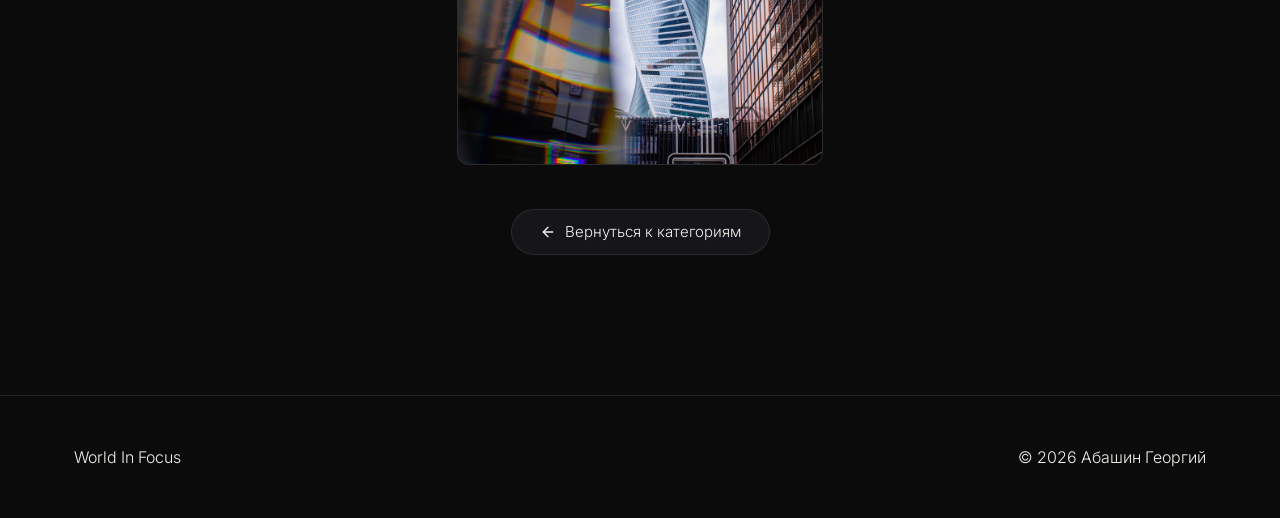
==== commit 52fbbac2: "Обновление сайта из редактора" ====
--- a/architecture.html
+++ b/architecture.html
@@ -32,7 +32,7 @@
 }
 </script>
 </head>
-<body class="mt-paused">
+<body>
 
 <header class="cat-topbar">
   <div class="wrap">
@@ -78,19 +78,5 @@
   </div>
 </footer>
 
-<!-- Заставка режима «остановлен»: сайт в паузе, содержимое остаётся в коде.
-     Закрыть её нельзя - это полноценная остановка сайта, но поисковик
-     по-прежнему видит работы и тексты, поэтому индексация сохраняется. -->
-<div class="mt-overlay" id="mt-overlay" role="dialog" aria-modal="true"
-     aria-label="Технический перерыв">
-  <div class="mt-box">
-    <div class="mt-mark" aria-hidden="true">II</div>
-    <h1 class="mt-title">Технический перерыв</h1>
-    <p class="mt-text">Выполняется обновление логики сайта.</p>
-    <p class="mt-until">до 28 Октября</p>
-    <div class="mt-actions"><a class="btn btn-primary" href="https://t.me/CorruptMemory" target="_blank" rel="noopener">Написать в Telegram</a></div>
-  </div>
-</div>
-
 </body>
 </html>
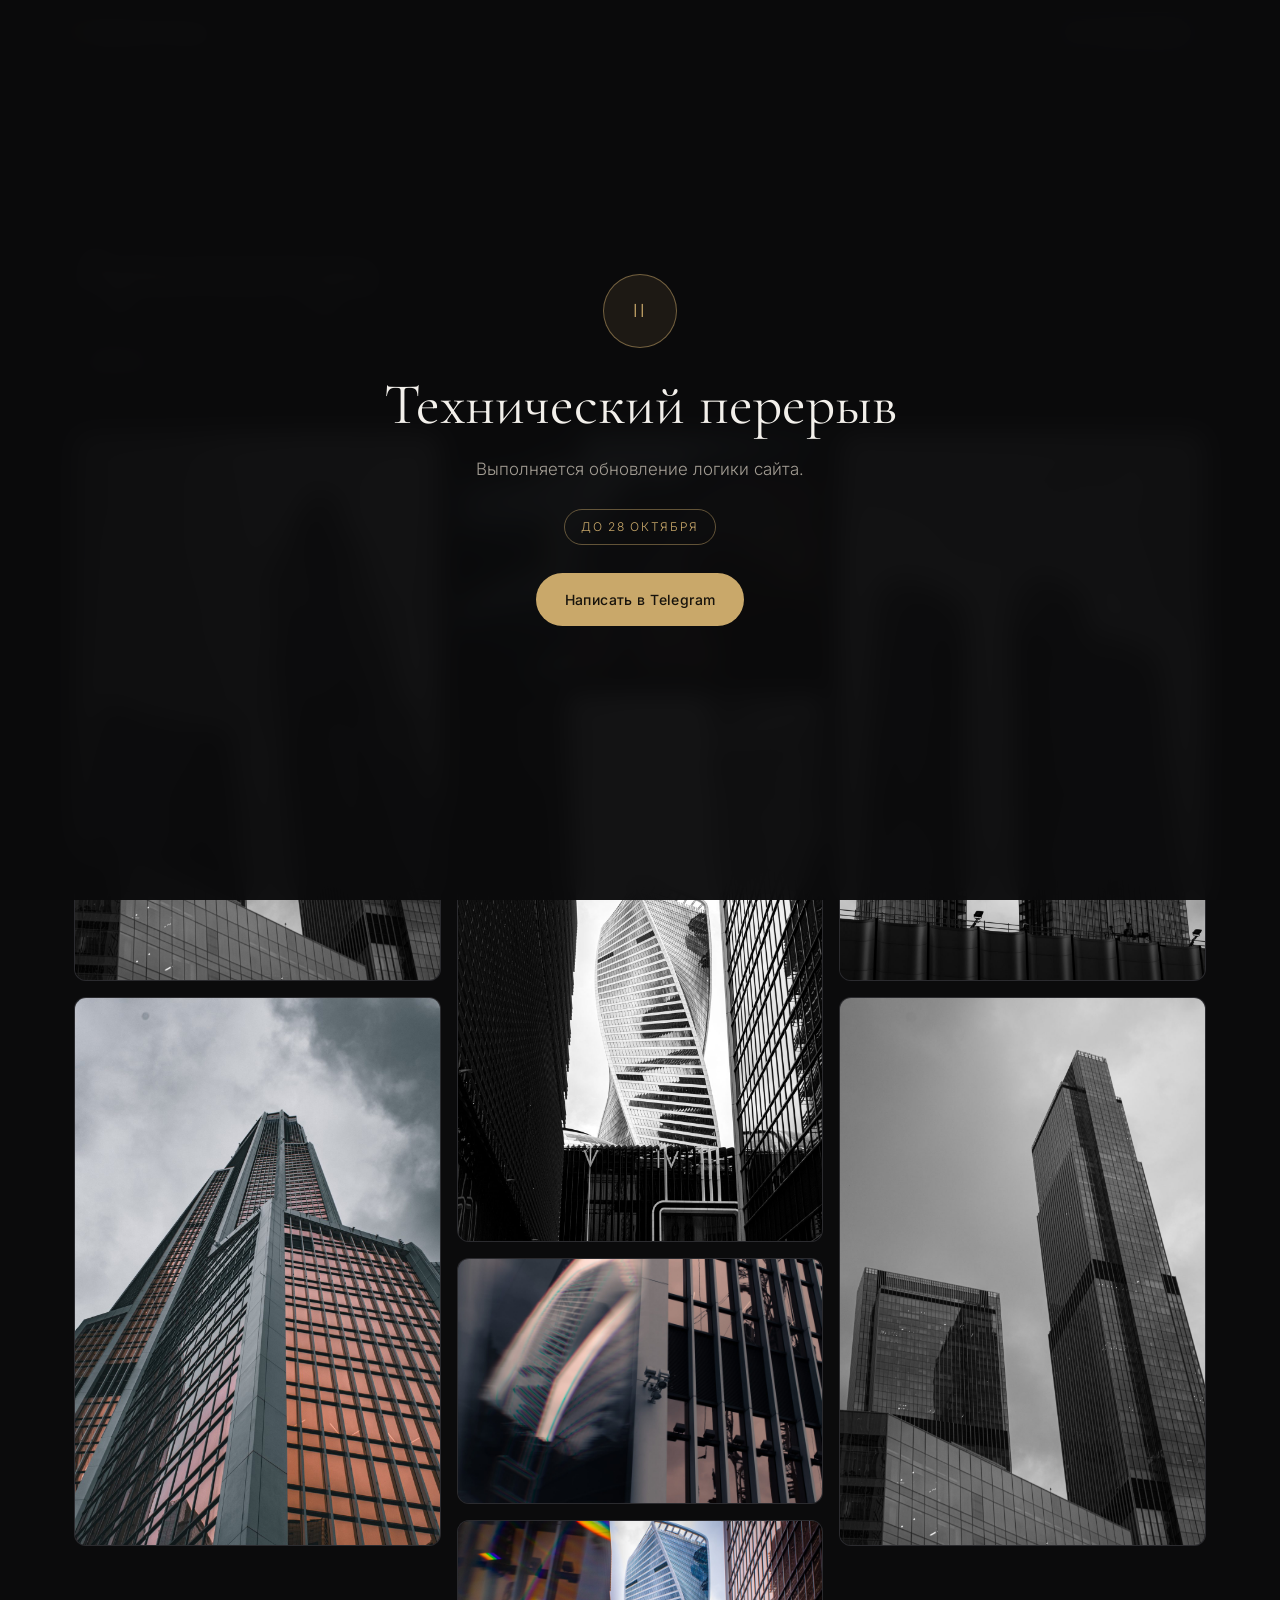
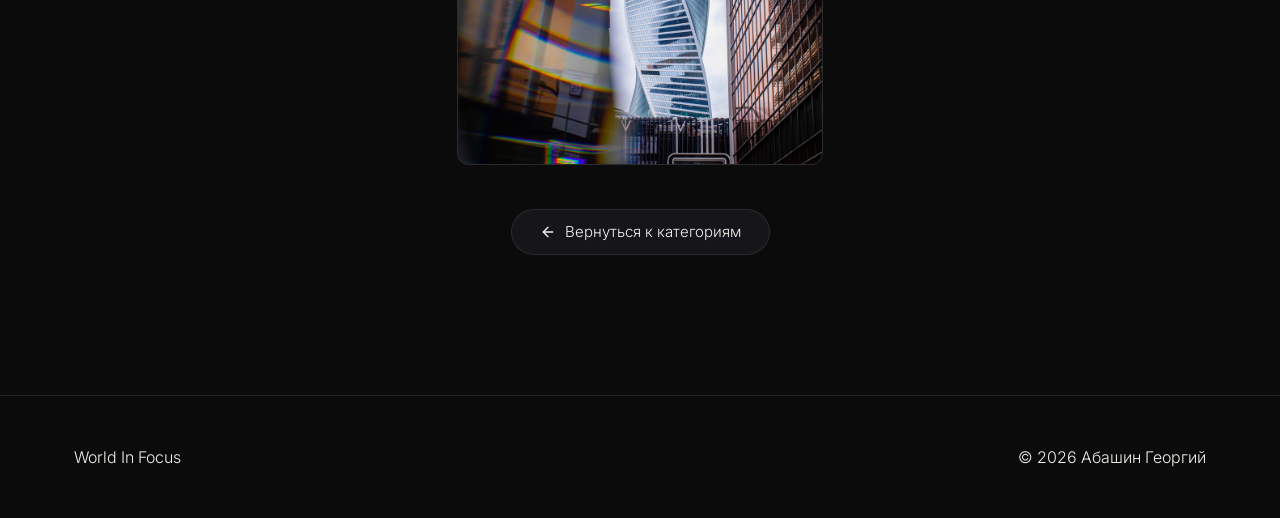
==== commit 086cb6d3: "Обновление сайта из редактора" ====
--- a/architecture.html
+++ b/architecture.html
@@ -32,7 +32,7 @@
 }
 </script>
 </head>
-<body>
+<body class="mt-paused">
 
 <header class="cat-topbar">
   <div class="wrap">
@@ -78,5 +78,19 @@
   </div>
 </footer>
 
+<!-- Заставка режима «остановлен»: сайт в паузе, содержимое остаётся в коде.
+     Закрыть её нельзя - это полноценная остановка сайта, но поисковик
+     по-прежнему видит работы и тексты, поэтому индексация сохраняется. -->
+<div class="mt-overlay" id="mt-overlay" role="dialog" aria-modal="true"
+     aria-label="Технический перерыв">
+  <div class="mt-box">
+    <div class="mt-mark" aria-hidden="true">II</div>
+    <h1 class="mt-title">Технический перерыв</h1>
+    <p class="mt-text">Выполняется обновление логики сайта.</p>
+    <p class="mt-until">до 28 Октября</p>
+    <div class="mt-actions"><a class="btn btn-primary" href="https://t.me/CorruptMemory" target="_blank" rel="noopener">Написать в Telegram</a></div>
+  </div>
+</div>
+
 </body>
 </html>
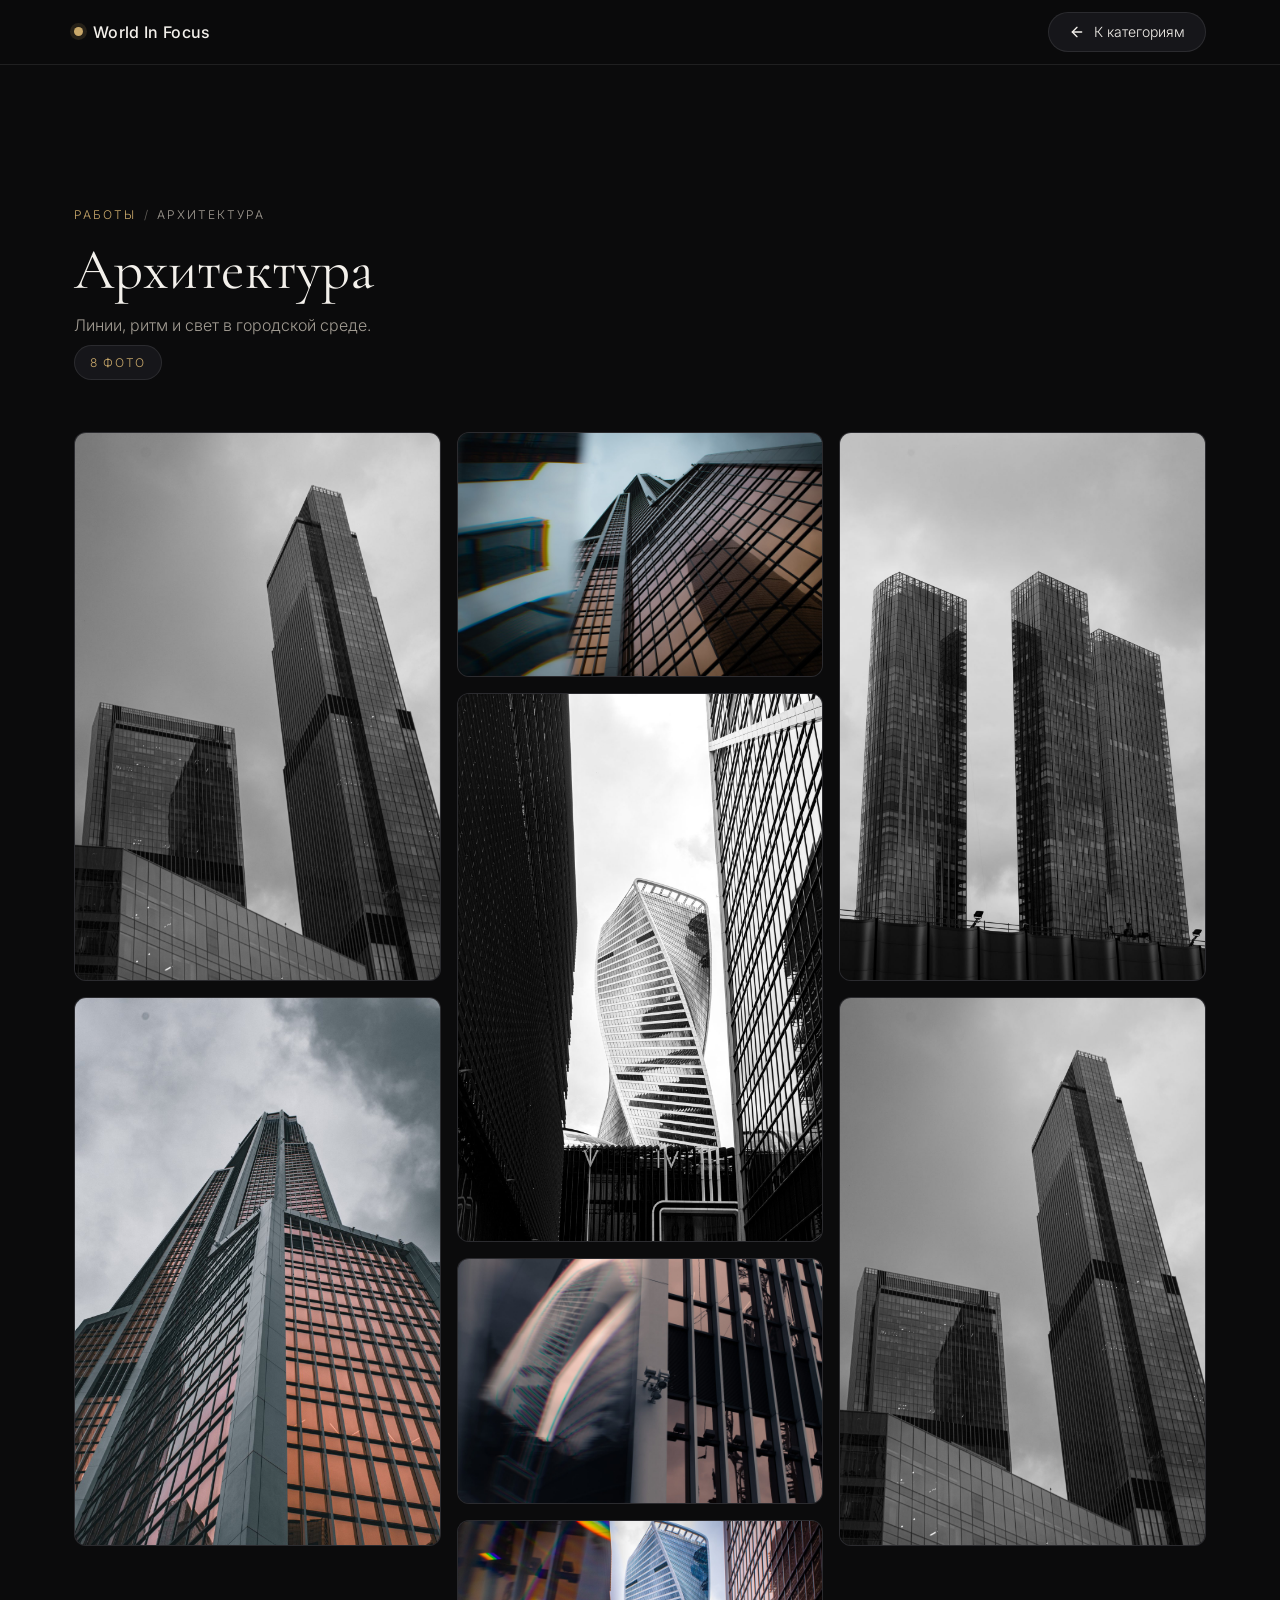
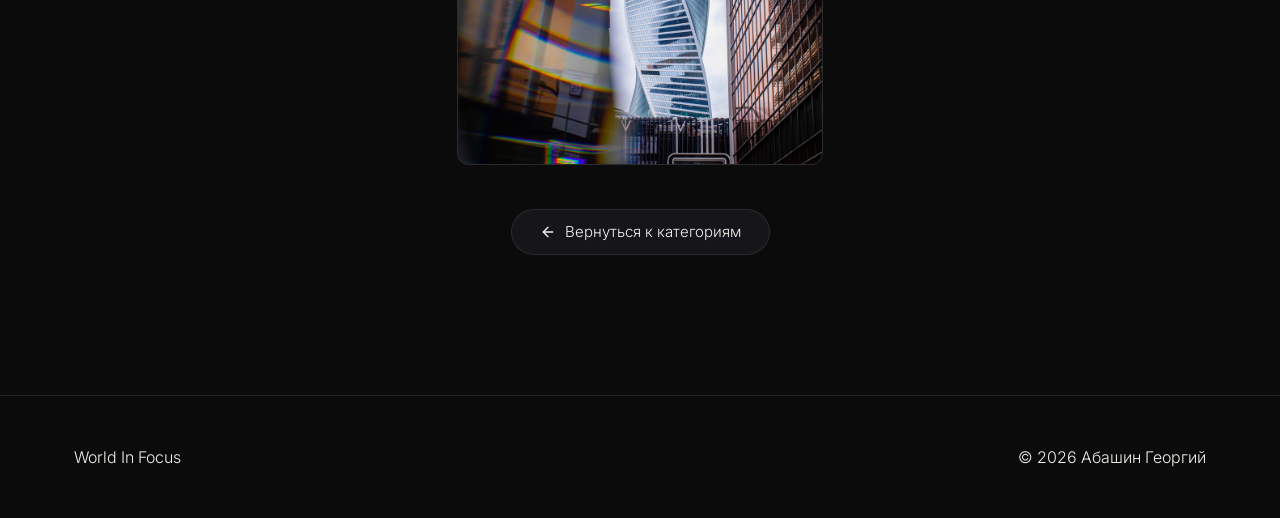
==== commit d1968f5f: "Обновление сайта из редактора" ====
--- a/architecture.html
+++ b/architecture.html
@@ -32,7 +32,7 @@
 }
 </script>
 </head>
-<body class="mt-paused">
+<body>
 
 <header class="cat-topbar">
   <div class="wrap">
@@ -77,20 +77,7 @@
     <span>© 2026 Абашин Георгий</span>
   </div>
 </footer>
-
-<!-- Заставка режима «остановлен»: сайт в паузе, содержимое остаётся в коде.
-     Закрыть её нельзя - это полноценная остановка сайта, но поисковик
-     по-прежнему видит работы и тексты, поэтому индексация сохраняется. -->
-<div class="mt-overlay" id="mt-overlay" role="dialog" aria-modal="true"
-     aria-label="Технический перерыв">
-  <div class="mt-box">
-    <div class="mt-mark" aria-hidden="true">II</div>
-    <h1 class="mt-title">Технический перерыв</h1>
-    <p class="mt-text">Выполняется обновление логики сайта.</p>
-    <p class="mt-until">до 28 Октября</p>
-    <div class="mt-actions"><a class="btn btn-primary" href="https://t.me/CorruptMemory" target="_blank" rel="noopener">Написать в Telegram</a></div>
-  </div>
-</div>
+<script src="js/lightbox.js"></script>
 
 </body>
 </html>
